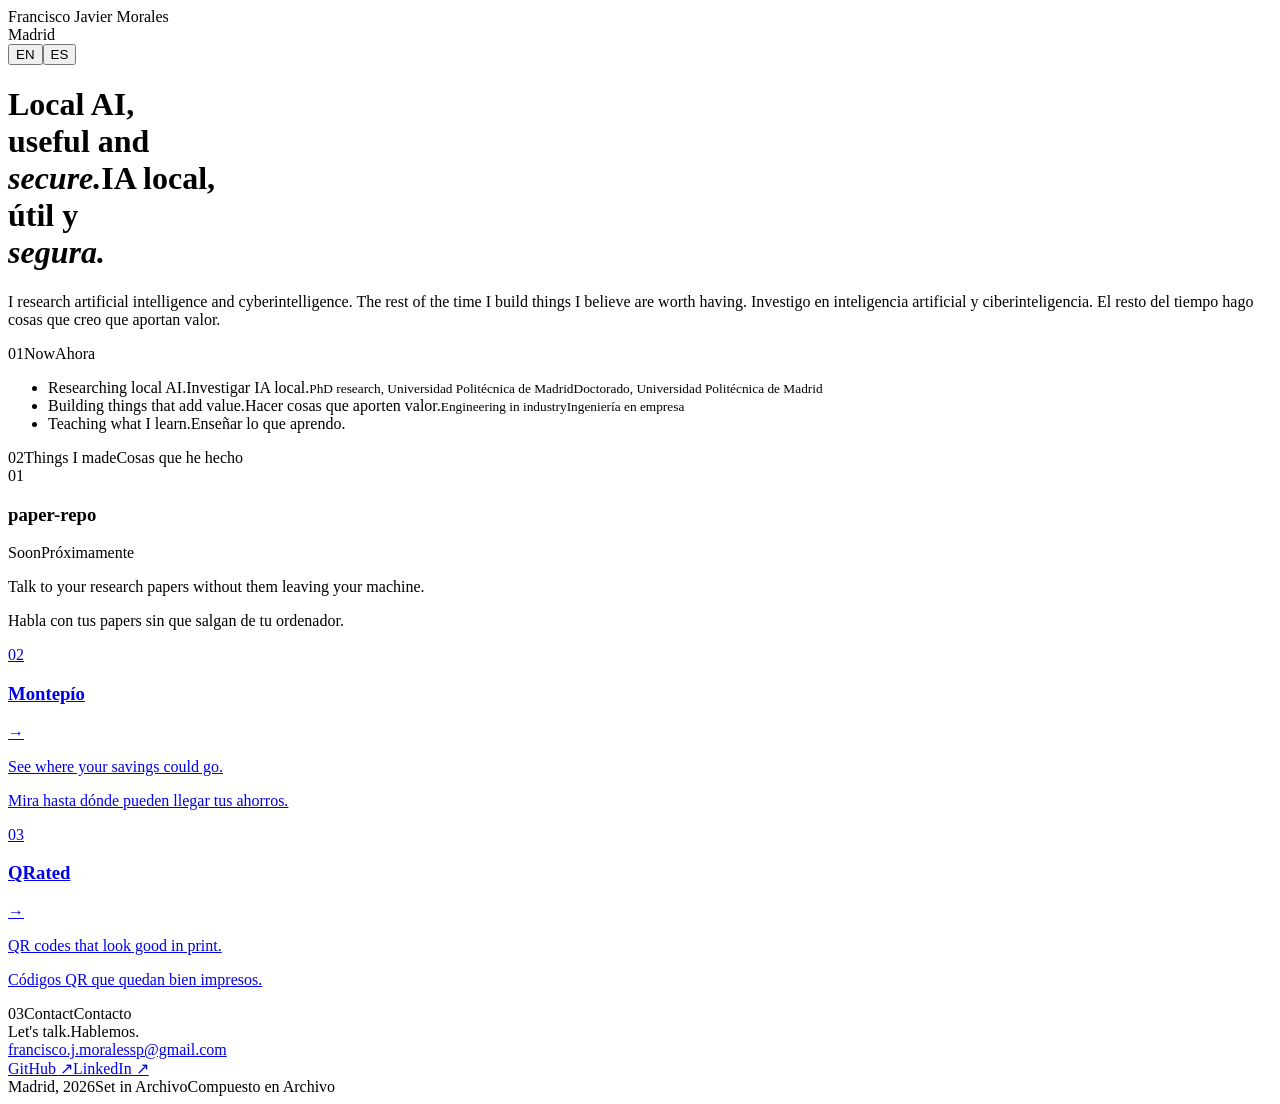
==== index.html @ 77a5a6d7 "feat: página con contenido bilingüe y comprobaciones Co-Authored-By: Claude Opus 5.5 <noreply@anthro" ====
<!DOCTYPE html>
<html lang="en" class="en">
<head>
<meta charset="utf-8">
<meta name="viewport" content="width=device-width, initial-scale=1">
<title>Francisco Javier Morales</title>
<link rel="stylesheet" href="styles.css">
<script src="lang.js"></script>
</head>
<body>
<div class="wrap">

  <div class="bar">
    <div class="n">Francisco Javier Morales</div>
    <div class="r">Madrid</div>
    <div class="l"><button aria-pressed="true" data-set="en">EN</button><button aria-pressed="false" data-set="es">ES</button></div>
  </div>

  <header class="hero grid">
    <h1><span lang="en">Local AI,<br>useful and<br><em>secure.</em></span><span lang="es">IA local,<br>útil y<br><em>segura.</em></span></h1>
    <p class="intro">
      <span lang="en">I research artificial intelligence and cyberintelligence. The rest of the time I build things I believe are worth having.</span>
      <span lang="es">Investigo en inteligencia artificial y ciberinteligencia. El resto del tiempo hago cosas que creo que aportan valor.</span>
    </p>
  </header>

  <section class="s grid">
    <div class="lab"><span>01</span><span lang="en">Now</span><span lang="es">Ahora</span></div>
    <ul class="body now">
      <li><span lang="en">Researching local AI.</span><span lang="es">Investigar IA local.</span><small lang="en">PhD research, Universidad Politécnica de Madrid</small><small lang="es">Doctorado, Universidad Politécnica de Madrid</small></li>
      <li><span lang="en">Building things that add value.</span><span lang="es">Hacer cosas que aporten valor.</span><small lang="en">Engineering in industry</small><small lang="es">Ingeniería en empresa</small></li>
      <li><span lang="en">Teaching what I learn.</span><span lang="es">Enseñar lo que aprendo.</span></li>
    </ul>
  </section>

  <section class="s grid">
    <div class="lab"><span>02</span><span lang="en">Things I made</span><span lang="es">Cosas que he hecho</span></div>
    <div class="body">
      <div class="proj soon"><span class="i">01</span><h3>paper-repo</h3><span class="ar"><span lang="en">Soon</span><span lang="es">Próximamente</span></span>
        <p lang="en">Talk to your research papers without them leaving your machine.</p><p lang="es">Habla con tus papers sin que salgan de tu ordenador.</p></div>
      <a class="proj" href="https://chesqoo.github.io/savings-calculator/" target="_blank" rel="noopener"><span class="i">02</span><h3>Montepío</h3><span class="ar">→</span>
        <p lang="en">See where your savings could go.</p><p lang="es">Mira hasta dónde pueden llegar tus ahorros.</p></a>
      <a class="proj" href="https://chesqoo.github.io/qrated/" target="_blank" rel="noopener"><span class="i">03</span><h3>QRated</h3><span class="ar">→</span>
        <p lang="en">QR codes that look good in print.</p><p lang="es">Códigos QR que quedan bien impresos.</p></a>
    </div>
  </section>

  <section class="s grid contact">
    <div class="lab"><span>03</span><span lang="en">Contact</span><span lang="es">Contacto</span></div>
    <div class="body">
      <div class="big"><span lang="en">Let's talk.</span><span lang="es">Hablemos.</span></div>
      <a class="mail" href="mailto:francisco.j.moralessp@gmail.com">francisco.j.moralessp@gmail.com</a>
      <div class="links"><a href="https://github.com/Chesqoo" target="_blank" rel="noopener">GitHub ↗</a><a href="https://www.linkedin.com/in/francisco-javier-moralessp/" target="_blank" rel="noopener">LinkedIn ↗</a></div>
    </div>
  </section>
  <div class="foot"><span>Madrid, 2026</span><span lang="en">Set in Archivo</span><span lang="es">Compuesto en Archivo</span></div>

</div>
</body>
</html>
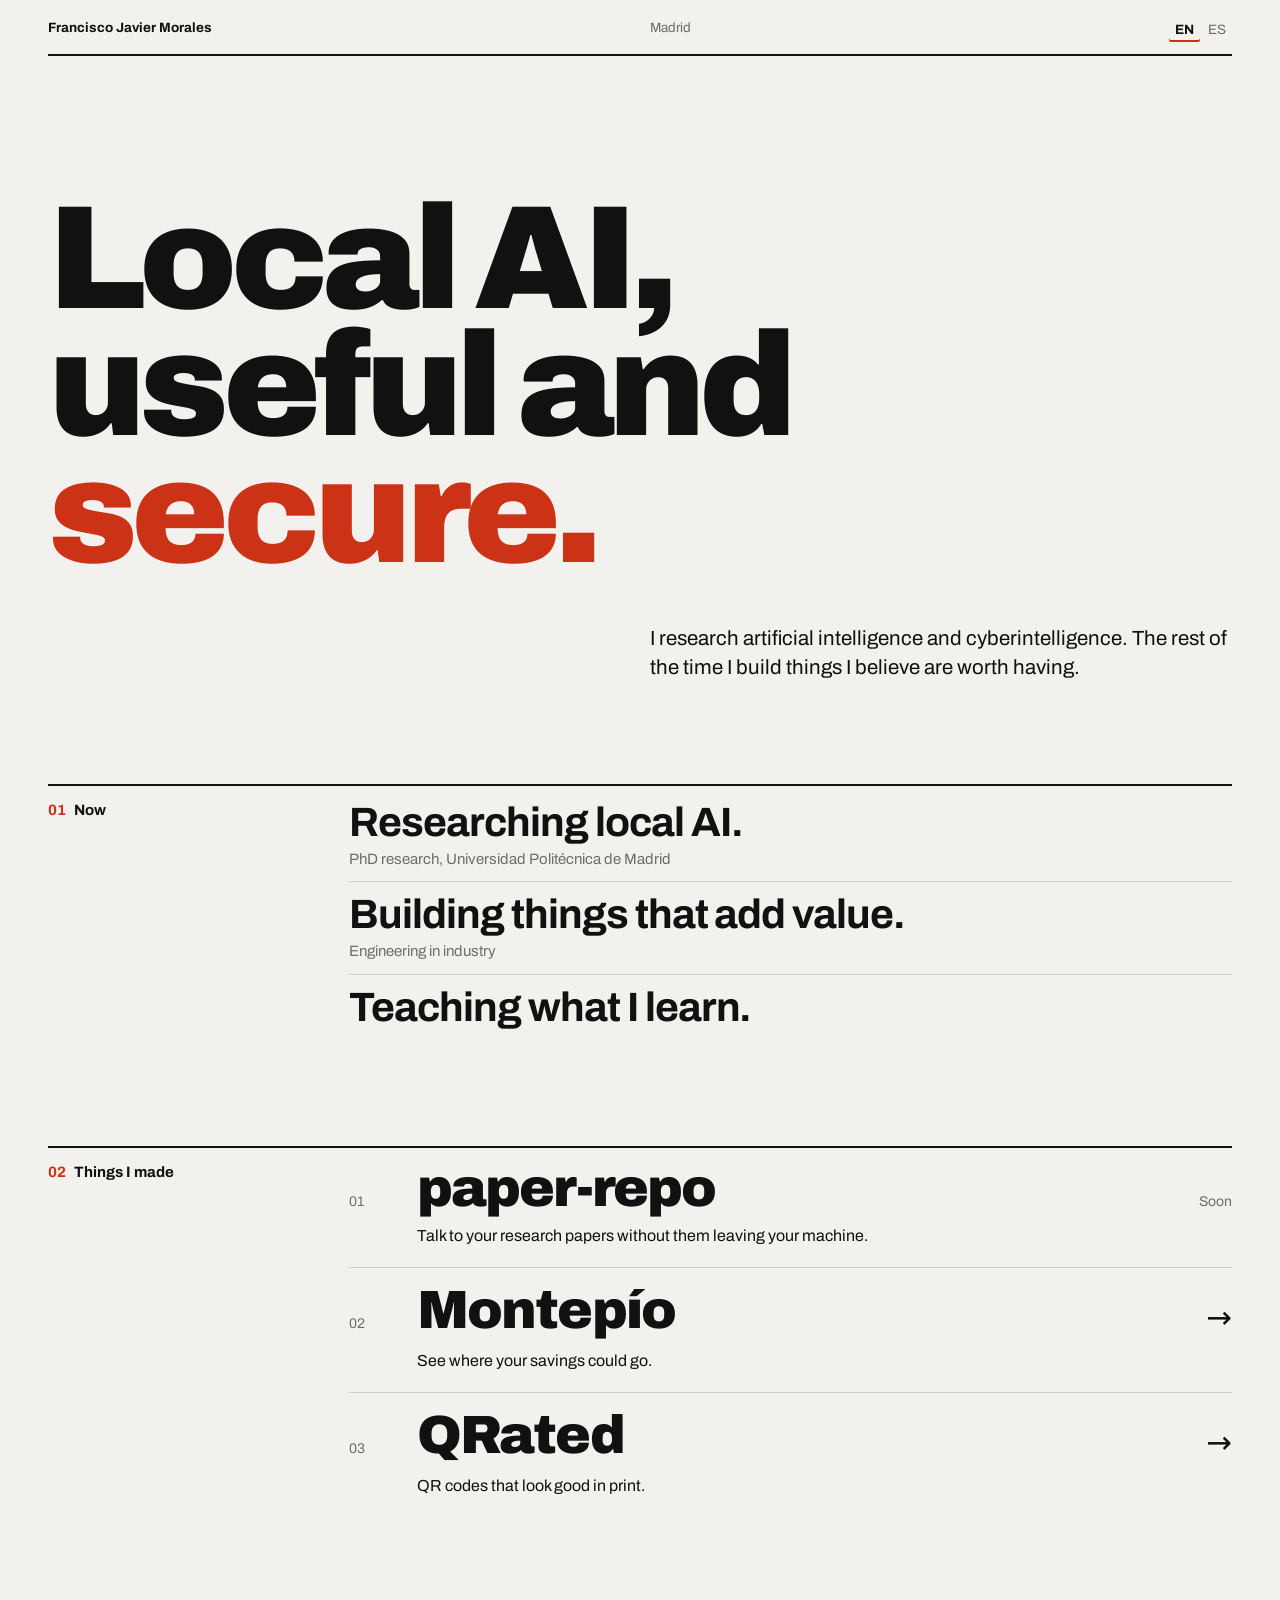
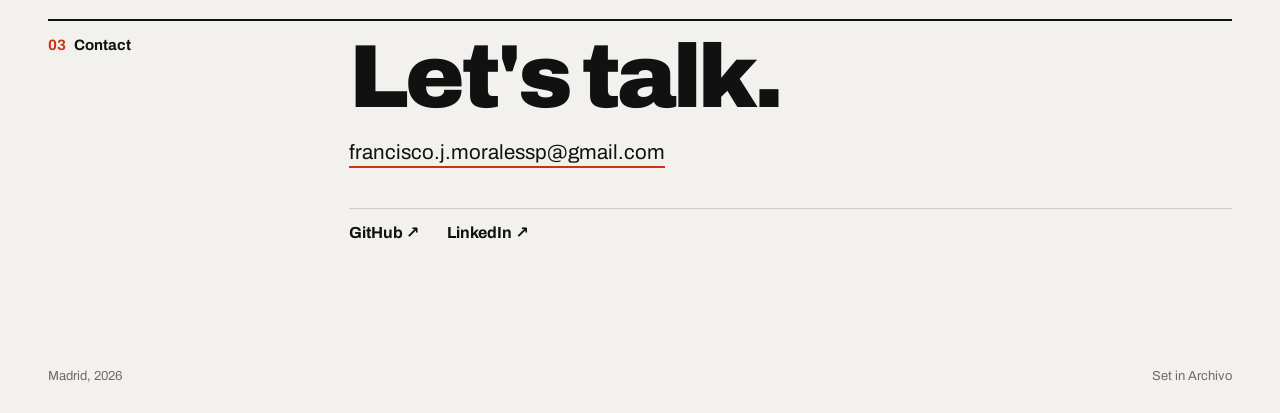
==== commit cdc8ac8f: "feat: estilos, fuente local, tema oscuro y entrada del titular Archivo latin woff2 local (34.9 KB). " ====
--- a/index.html
+++ b/index.html
@@ -4,6 +4,7 @@
 <meta charset="utf-8">
 <meta name="viewport" content="width=device-width, initial-scale=1">
 <title>Francisco Javier Morales</title>
+<link rel="preload" href="fonts/archivo-latin.woff2" as="font" type="font/woff2" crossorigin>
 <link rel="stylesheet" href="styles.css">
 <script src="lang.js"></script>
 </head>
--- a/styles.css
+++ b/styles.css
@@ -0,0 +1,71 @@
+@font-face { font-family: 'Archivo'; src: url(fonts/archivo-latin.woff2) format('woff2'); font-weight: 100 900; font-display: block; }
+
+:root {
+  --bg: #f2f1ed; --ink: #111111; --grey: #6f6d67; --rule: #111111; --hair: #cfcdc6; --red: #cc3216;
+  --gx: clamp(16px, 4vw, 48px);
+}
+* { box-sizing: border-box; margin: 0; padding: 0; }
+html.en [lang="es"], html.es [lang="en"] { display: none; }
+body { background: var(--bg); color: var(--ink); font: 400 16px/1.45 'Archivo', system-ui, sans-serif; -webkit-font-smoothing: antialiased; }
+a { color: inherit; text-decoration: none; }
+.wrap { max-width: 1280px; margin: 0 auto; padding: 0 var(--gx); }
+.grid { display: grid; grid-template-columns: repeat(12, 1fr); column-gap: 20px; }
+
+.bar { display: grid; grid-template-columns: repeat(12, 1fr); column-gap: 20px; padding: 18px 0 12px; border-bottom: 2px solid var(--rule); font-size: 13.5px; }
+.bar .n { grid-column: 1 / 7; font-weight: 700; }
+.bar .r { grid-column: 7 / 11; color: var(--grey); }
+.bar .l { grid-column: 11 / 13; justify-self: end; display: flex; gap: 2px; }
+.bar button { font: inherit; background: none; border: 0; padding: 2px 6px; cursor: pointer; color: var(--grey); border-radius: 2px; }
+.bar button[aria-pressed="true"] { color: var(--ink); font-weight: 700; box-shadow: inset 0 -2px 0 var(--red); }
+
+.hero { padding: clamp(56px, 11vw, 150px) 0 clamp(48px, 8vw, 120px); }
+.hero h1 { grid-column: 1 / -1; font-weight: 900; font-size: clamp(56px, 11.5vw, 168px); line-height: .86; letter-spacing: -0.045em; }
+.hero h1 em { font-style: normal; color: var(--red); }
+.hero .intro { grid-column: 7 / 13; margin-top: clamp(28px, 4vw, 48px); font-size: clamp(17px, 1.6vw, 21px); line-height: 1.4; }
+
+section.s { border-top: 2px solid var(--rule); padding: 14px 0 clamp(56px, 8vw, 112px); }
+.s .lab { grid-column: 1 / 4; font-weight: 700; font-size: 15px; }
+.s .lab span:first-child { color: var(--red); margin-right: 8px; }
+.s .body { grid-column: 4 / 13; }
+
+.now { font-weight: 700; font-size: clamp(26px, 3.2vw, 44px); line-height: 1.1; letter-spacing: -0.025em; }
+.now li { list-style: none; padding: 10px 0 14px; border-top: 1px solid var(--hair); }
+.now li:first-child { border-top: 0; padding-top: 0; }
+.now li small { display: block; font-weight: 400; font-size: 15px; letter-spacing: 0; color: var(--grey); margin-top: 6px; }
+
+.proj { display: grid; grid-template-columns: 3em 1fr auto; column-gap: 20px; align-items: baseline; padding: 16px 0 20px; border-top: 1px solid var(--hair); }
+.proj:first-child { border-top: 0; padding-top: 0; }
+.proj .i { color: var(--grey); font-size: 14px; }
+.proj h3 { font-weight: 900; font-size: clamp(30px, 4.2vw, 56px); letter-spacing: -0.035em; line-height: 1; transition: color .25s; }
+.proj .ar { font-size: clamp(22px, 2.4vw, 32px); transition: transform .25s, color .25s; }
+.proj p { grid-column: 2 / 4; margin-top: 8px; max-width: 58ch; }
+.proj:hover h3, .proj:hover .ar { color: var(--red); }
+.proj:hover .ar { transform: translateX(6px); }
+.proj.soon .ar { font-size: 14px; color: var(--grey); }
+.proj.soon:hover h3 { color: inherit; } .proj.soon:hover .ar { color: var(--grey); transform: none; }
+
+.contact .body { padding-bottom: 12px; }
+.contact .big { font-weight: 900; font-size: clamp(40px, 7vw, 104px); letter-spacing: -0.045em; line-height: .95; }
+.contact .mail { display: inline-block; margin-top: 18px; font-size: clamp(17px, 1.6vw, 21px); box-shadow: inset 0 -2px 0 var(--red); overflow-wrap: anywhere; }
+.contact .mail:hover { color: var(--red); }
+.links { display: flex; gap: 28px; flex-wrap: wrap; margin-top: 40px; padding-top: 12px; border-top: 1px solid var(--hair); font-weight: 700; }
+.links a:hover { color: var(--red); }
+.foot { display: flex; justify-content: space-between; color: var(--grey); font-size: 13px; padding: 8px 0 28px; }
+
+@media (max-width: 760px) {
+  .bar .n { grid-column: 1 / 9; } .bar .r { display: none; } .bar .l { grid-column: 9 / 13; }
+  .hero .intro { grid-column: 1 / -1; }
+  .s .lab, .s .body { grid-column: 1 / -1; } .s .lab { margin-bottom: 22px; }
+}
+
+@media (prefers-color-scheme: dark) {
+  :root { --bg: #121211; --ink: #f2f1ed; --grey: #9a978f; --hair: #34332f; --rule: #f2f1ed; --red: #e5492f; }
+}
+
+.hero h1 { animation: rise .7s cubic-bezier(.2,.7,.2,1) both; }
+@keyframes rise { from { opacity: 0; transform: translateY(14px); } }
+
+@media (prefers-reduced-motion: reduce) {
+  .hero h1 { animation: none; }
+  * { transition: none !important; }
+}
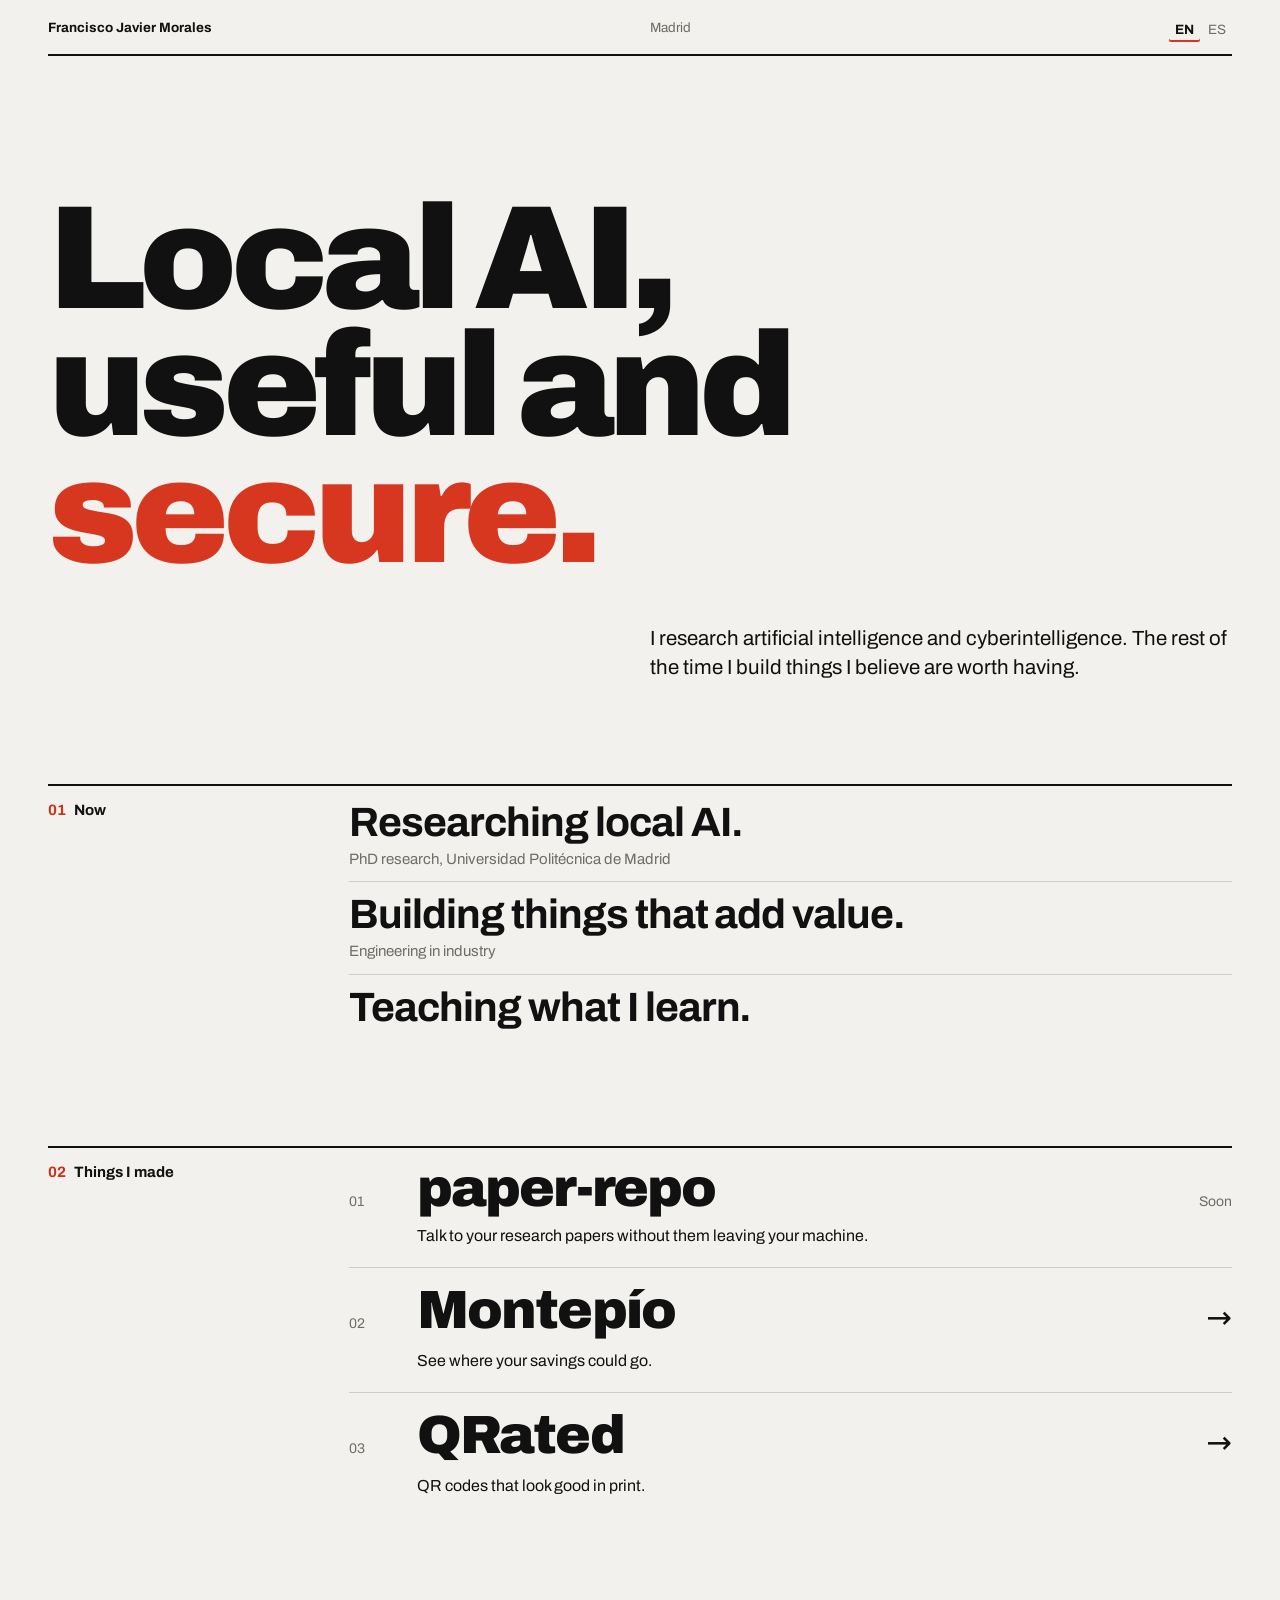
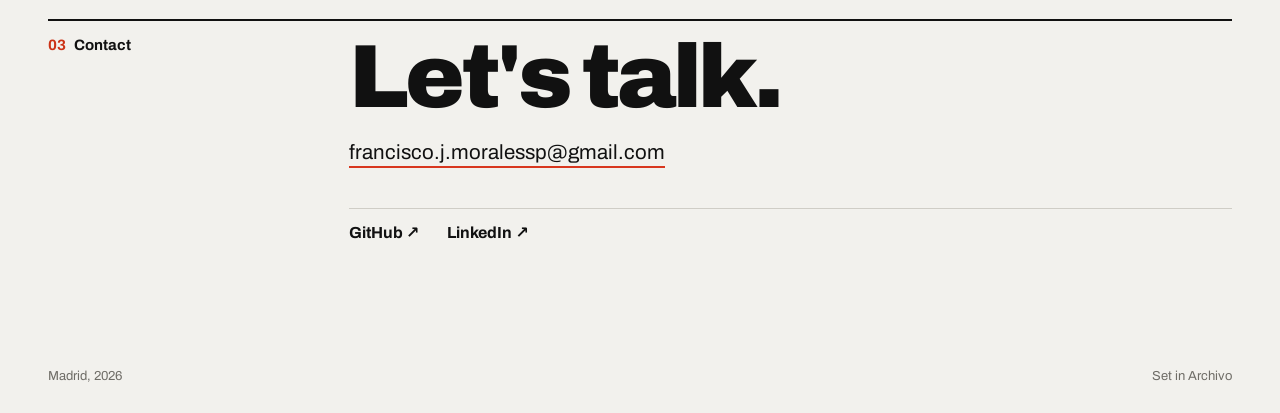
==== commit 322d0f7a: "feat: metadatos, favicon, imagen para compartir y 404 Co-Authored-By: Claude Opus 5.5 <noreply@anthr" ====
--- a/index.html
+++ b/index.html
@@ -4,6 +4,16 @@
 <meta charset="utf-8">
 <meta name="viewport" content="width=device-width, initial-scale=1">
 <title>Francisco Javier Morales</title>
+<meta name="description" content="Francisco Javier Morales. Researching local AI and building things that add value.">
+<meta name="theme-color" content="#f2f1ed">
+<link rel="canonical" href="https://chesqoo.github.io/">
+<link rel="icon" href="favicon.svg" type="image/svg+xml">
+<meta property="og:type" content="website">
+<meta property="og:title" content="Francisco Javier Morales">
+<meta property="og:description" content="Researching local AI and building things that add value.">
+<meta property="og:url" content="https://chesqoo.github.io/">
+<meta property="og:image" content="https://chesqoo.github.io/og.png">
+<meta name="twitter:card" content="summary_large_image">
 <link rel="preload" href="fonts/archivo-latin.woff2" as="font" type="font/woff2" crossorigin>
 <link rel="stylesheet" href="styles.css">
 <script src="lang.js"></script>
--- a/styles.css
+++ b/styles.css
@@ -1,7 +1,7 @@
 @font-face { font-family: 'Archivo'; src: url(fonts/archivo-latin.woff2) format('woff2'); font-weight: 100 900; font-display: block; }
 
 :root {
-  --bg: #f2f1ed; --ink: #111111; --grey: #6f6d67; --rule: #111111; --hair: #cfcdc6; --red: #cc3216;
+  --bg: #f2f1ed; --ink: #111111; --grey: #6f6d67; --rule: #111111; --hair: #cfcdc6; --red: #d8371f; --red-small: #cc3216;
   --gx: clamp(16px, 4vw, 48px);
 }
 * { box-sizing: border-box; margin: 0; padding: 0; }
@@ -25,7 +25,7 @@
 
 section.s { border-top: 2px solid var(--rule); padding: 14px 0 clamp(56px, 8vw, 112px); }
 .s .lab { grid-column: 1 / 4; font-weight: 700; font-size: 15px; }
-.s .lab span:first-child { color: var(--red); margin-right: 8px; }
+.s .lab span:first-child { color: var(--red-small); margin-right: 8px; }
 .s .body { grid-column: 4 / 13; }
 
 .now { font-weight: 700; font-size: clamp(26px, 3.2vw, 44px); line-height: 1.1; letter-spacing: -0.025em; }
@@ -47,9 +47,9 @@
 .contact .body { padding-bottom: 12px; }
 .contact .big { font-weight: 900; font-size: clamp(40px, 7vw, 104px); letter-spacing: -0.045em; line-height: .95; }
 .contact .mail { display: inline-block; margin-top: 18px; font-size: clamp(17px, 1.6vw, 21px); box-shadow: inset 0 -2px 0 var(--red); overflow-wrap: anywhere; }
-.contact .mail:hover { color: var(--red); }
+.contact .mail:hover { color: var(--red-small); }
 .links { display: flex; gap: 28px; flex-wrap: wrap; margin-top: 40px; padding-top: 12px; border-top: 1px solid var(--hair); font-weight: 700; }
-.links a:hover { color: var(--red); }
+.links a:hover { color: var(--red-small); }
 .foot { display: flex; justify-content: space-between; color: var(--grey); font-size: 13px; padding: 8px 0 28px; }
 
 @media (max-width: 760px) {
@@ -59,7 +59,7 @@
 }
 
 @media (prefers-color-scheme: dark) {
-  :root { --bg: #121211; --ink: #f2f1ed; --grey: #9a978f; --hair: #34332f; --rule: #f2f1ed; --red: #e5492f; }
+  :root { --bg: #121211; --ink: #f2f1ed; --grey: #9a978f; --hair: #34332f; --rule: #f2f1ed; --red: #e5492f; --red-small: #e5492f; }
 }
 
 .hero h1 { animation: rise .7s cubic-bezier(.2,.7,.2,1) both; }
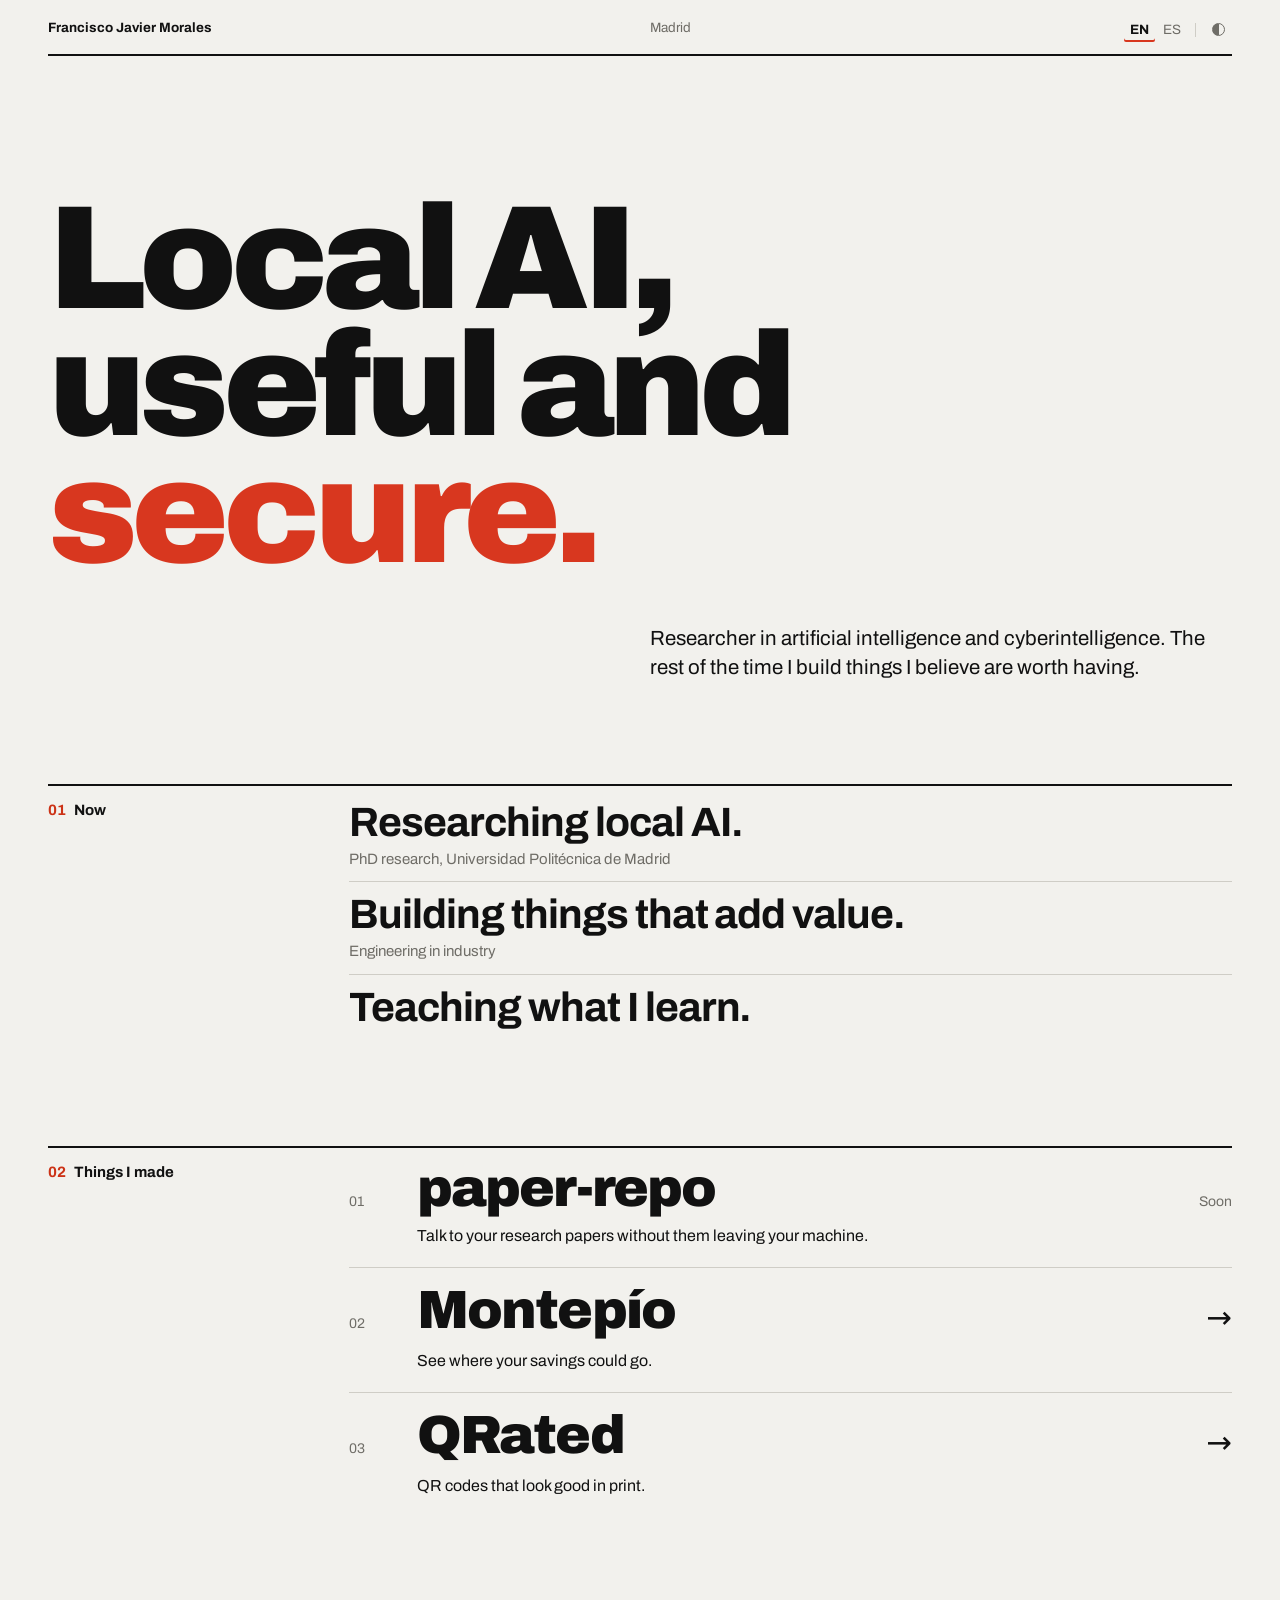
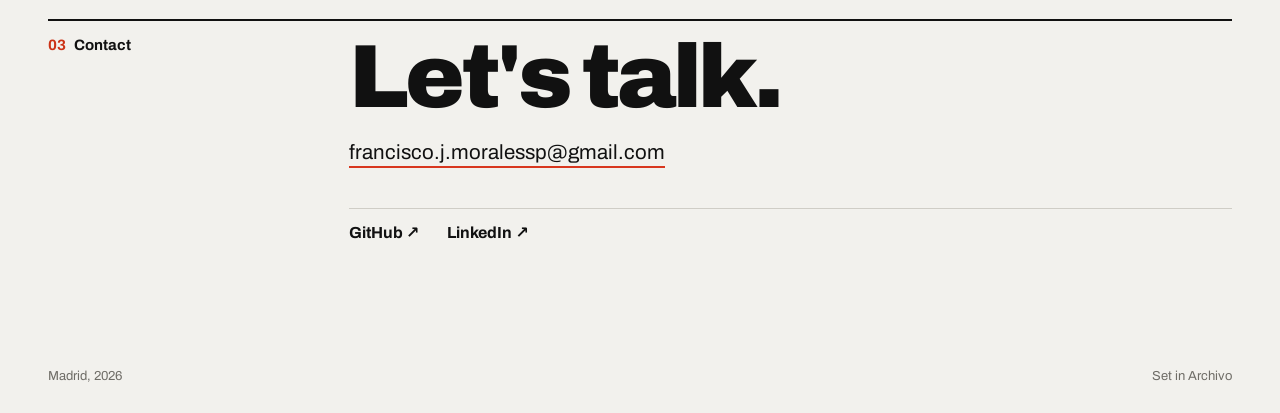
==== commit 6d2447bc: "feat: botón de modo oscuro con transición geométrica, cambio de idioma con blob y «Investigador» Co-" ====
--- a/index.html
+++ b/index.html
@@ -5,7 +5,8 @@
 <meta name="viewport" content="width=device-width, initial-scale=1">
 <title>Francisco Javier Morales</title>
 <meta name="description" content="Francisco Javier Morales. Researching local AI and building things that add value.">
-<meta name="theme-color" content="#f2f1ed">
+<meta name="theme-color" media="(prefers-color-scheme: light)" content="#f2f1ed">
+<meta name="theme-color" media="(prefers-color-scheme: dark)" content="#121211">
 <link rel="canonical" href="https://chesqoo.github.io/">
 <link rel="icon" href="favicon.svg" type="image/svg+xml">
 <meta property="og:type" content="website">
@@ -16,7 +17,7 @@
 <meta name="twitter:card" content="summary_large_image">
 <link rel="preload" href="fonts/archivo-latin.woff2" as="font" type="font/woff2" crossorigin>
 <link rel="stylesheet" href="styles.css">
-<script src="lang.js"></script>
+<script src="site.js"></script>
 </head>
 <body>
 <div class="wrap">
@@ -24,14 +25,14 @@
   <div class="bar">
     <div class="n">Francisco Javier Morales</div>
     <div class="r">Madrid</div>
-    <div class="l"><button aria-pressed="true" data-set="en">EN</button><button aria-pressed="false" data-set="es">ES</button></div>
+    <div class="l"><button aria-pressed="true" data-set="en">EN</button><button aria-pressed="false" data-set="es">ES</button><span class="sep"></span><button class="theme" aria-pressed="false" aria-label="Dark mode"><i></i></button></div>
   </div>
 
   <header class="hero grid">
     <h1><span lang="en">Local AI,<br>useful and<br><em>secure.</em></span><span lang="es">IA local,<br>útil y<br><em>segura.</em></span></h1>
     <p class="intro">
-      <span lang="en">I research artificial intelligence and cyberintelligence. The rest of the time I build things I believe are worth having.</span>
-      <span lang="es">Investigo en inteligencia artificial y ciberinteligencia. El resto del tiempo hago cosas que creo que aportan valor.</span>
+      <span lang="en">Researcher in artificial intelligence and cyberintelligence. The rest of the time I build things I believe are worth having.</span>
+      <span lang="es">Investigador en inteligencia artificial y ciberinteligencia. El resto del tiempo hago cosas que creo que aportan valor.</span>
     </p>
   </header>
 
--- a/styles.css
+++ b/styles.css
@@ -1,6 +1,7 @@
 @font-face { font-family: 'Archivo'; src: url(fonts/archivo-latin.woff2) format('woff2'); font-weight: 100 900; font-display: block; }
 
 :root {
+  color-scheme: light dark;
   --bg: #f2f1ed; --ink: #111111; --grey: #6f6d67; --rule: #111111; --hair: #cfcdc6; --red: #d8371f; --red-small: #cc3216;
   --gx: clamp(16px, 4vw, 48px);
 }
@@ -14,9 +15,16 @@
 .bar { display: grid; grid-template-columns: repeat(12, 1fr); column-gap: 20px; padding: 18px 0 12px; border-bottom: 2px solid var(--rule); font-size: 13.5px; }
 .bar .n { grid-column: 1 / 7; font-weight: 700; }
 .bar .r { grid-column: 7 / 11; color: var(--grey); }
-.bar .l { grid-column: 11 / 13; justify-self: end; display: flex; gap: 2px; }
+.bar .l { grid-column: 11 / 13; justify-self: end; display: flex; gap: 2px; align-items: center; }
 .bar button { font: inherit; background: none; border: 0; padding: 2px 6px; cursor: pointer; color: var(--grey); border-radius: 2px; }
 .bar button[aria-pressed="true"] { color: var(--ink); font-weight: 700; box-shadow: inset 0 -2px 0 var(--red); }
+.bar .sep { width: 1px; height: 14px; background: var(--hair); margin: 0 6px; }
+.bar .theme { display: grid; place-items: center; width: 28px; height: 22px; }
+.bar .theme[aria-pressed] { box-shadow: none; }
+.bar .theme i { width: 13px; height: 13px; border: 1.5px solid currentColor; border-radius: 50%;
+  background: linear-gradient(90deg, currentColor 50%, transparent 50%); transition: transform .5s cubic-bezier(.2,.7,.2,1); }
+.bar .theme[aria-pressed="true"] i { transform: rotate(180deg); }
+.bar .theme:hover { color: var(--ink); }
 
 .hero { padding: clamp(56px, 11vw, 150px) 0 clamp(48px, 8vw, 120px); }
 .hero h1 { grid-column: 1 / -1; font-weight: 900; font-size: clamp(56px, 11.5vw, 168px); line-height: .86; letter-spacing: -0.045em; }
@@ -48,6 +56,8 @@
 .contact .big { font-weight: 900; font-size: clamp(40px, 7vw, 104px); letter-spacing: -0.045em; line-height: .95; }
 .contact .mail { display: inline-block; margin-top: 18px; font-size: clamp(17px, 1.6vw, 21px); box-shadow: inset 0 -2px 0 var(--red); overflow-wrap: anywhere; }
 .contact .mail:hover { color: var(--red-small); }
+.back { display: inline-block; margin-top: 18px; color: var(--ink); text-decoration: underline; text-underline-offset: 3px; text-decoration-thickness: 1px; }
+.back:hover { color: var(--red-small); }
 .links { display: flex; gap: 28px; flex-wrap: wrap; margin-top: 40px; padding-top: 12px; border-top: 1px solid var(--hair); font-weight: 700; }
 .links a:hover { color: var(--red-small); }
 .foot { display: flex; justify-content: space-between; color: var(--grey); font-size: 13px; padding: 8px 0 28px; }
@@ -56,11 +66,25 @@
   .bar .n { grid-column: 1 / 9; } .bar .r { display: none; } .bar .l { grid-column: 9 / 13; }
   .hero .intro { grid-column: 1 / -1; }
   .s .lab, .s .body { grid-column: 1 / -1; } .s .lab { margin-bottom: 22px; }
+  .proj.soon h3 { white-space: nowrap; } .proj.soon .ar { grid-column: 2 / 4; }
 }
 
 @media (prefers-color-scheme: dark) {
-  :root { --bg: #121211; --ink: #f2f1ed; --grey: #9a978f; --hair: #34332f; --rule: #f2f1ed; --red: #e5492f; --red-small: #e5492f; }
+  :root:not([data-theme="light"]) { --bg: #121211; --ink: #f2f1ed; --grey: #9a978f; --hair: #34332f; --rule: #f2f1ed; --red: #e5492f; --red-small: #e5492f; }
 }
+:root[data-theme="dark"] { --bg: #121211; --ink: #f2f1ed; --grey: #9a978f; --hair: #34332f; --rule: #f2f1ed; --red: #e5492f; --red-small: #e5492f; }
+
+/* Cambio de idioma: blob solo en el texto bilingüe (filtro #goo creado por site.js). */
+.gooing { filter: url(#goo); }
+span.gooing { display: inline-block; }
+
+/* Cambio de tema: el tema nuevo aparece a través de la máscara de figuras (--geo, de site.js). */
+::view-transition-old(root), ::view-transition-new(root) { animation: none; mix-blend-mode: normal; }
+html[data-vt="geo"]::view-transition-new(root) {
+  -webkit-mask: var(--geo) 0 0 / 100% 100% no-repeat; mask: var(--geo) 0 0 / 100% 100% no-repeat;
+  animation: geo-hold 1.05s linear both;
+}
+@keyframes geo-hold { from { opacity: 1; } to { opacity: 1; } }
 
 .hero h1 { animation: rise .7s cubic-bezier(.2,.7,.2,1) both; }
 @keyframes rise { from { opacity: 0; transform: translateY(14px); } }
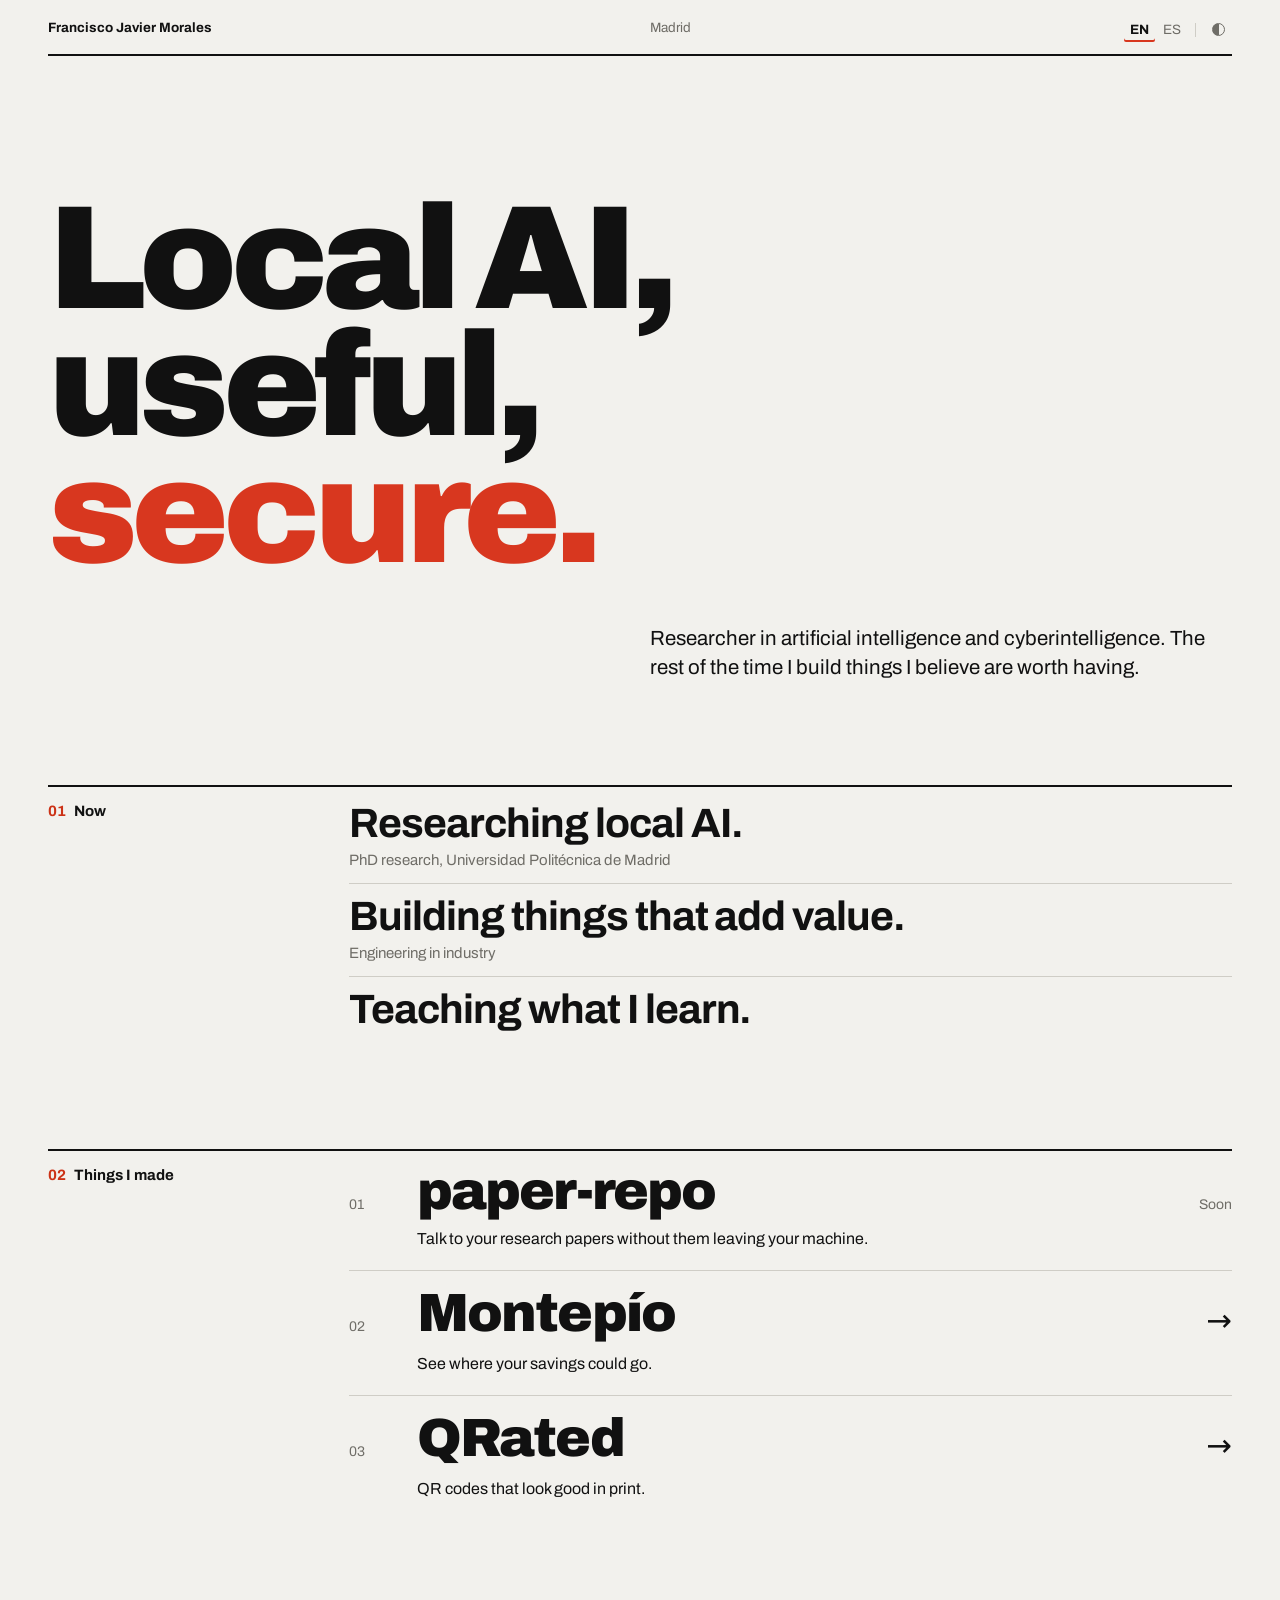
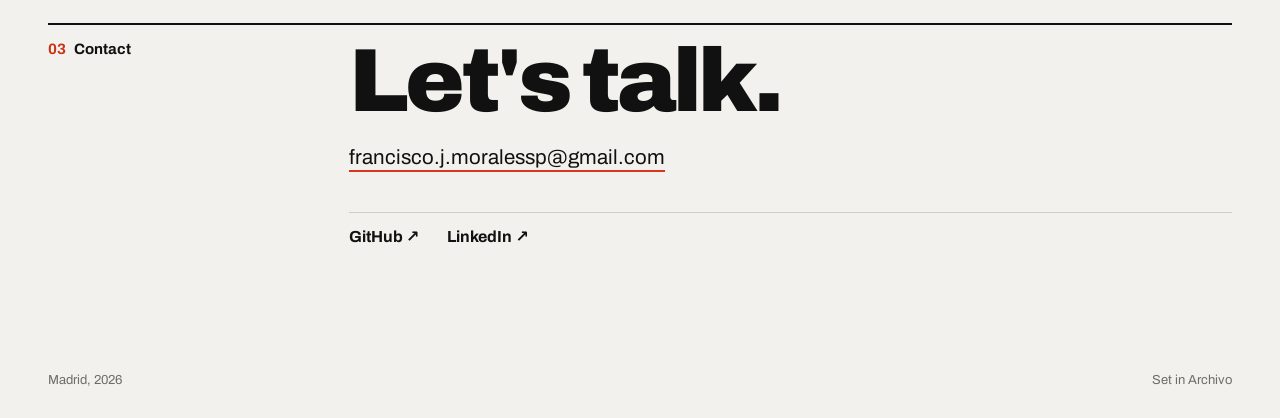
==== commit 188b0c67: "copy: «IA Local» y «Local AI, useful, secure.» en el titular y la imagen para compartir Co-Authored-" ====
--- a/index.html
+++ b/index.html
@@ -29,7 +29,7 @@
   </div>
 
   <header class="hero grid">
-    <h1><span lang="en">Local AI,<br>useful and<br><em>secure.</em></span><span lang="es">IA local,<br>útil y<br><em>segura.</em></span></h1>
+    <h1><span lang="en">Local AI,<br>useful,<br><em>secure.</em></span><span lang="es">IA Local,<br>útil y<br><em>segura.</em></span></h1>
     <p class="intro">
       <span lang="en">Researcher in artificial intelligence and cyberintelligence. The rest of the time I build things I believe are worth having.</span>
       <span lang="es">Investigador en inteligencia artificial y ciberinteligencia. El resto del tiempo hago cosas que creo que aportan valor.</span>
--- a/styles.css
+++ b/styles.css
@@ -76,7 +76,6 @@
 
 /* Cambio de idioma: blob solo en el texto bilingüe (filtro #goo creado por site.js). */
 .gooing { filter: url(#goo); }
-span.gooing { display: inline-block; }
 
 /* Cambio de tema: el tema nuevo aparece a través de la máscara de figuras (--geo, de site.js). */
 ::view-transition-old(root), ::view-transition-new(root) { animation: none; mix-blend-mode: normal; }
